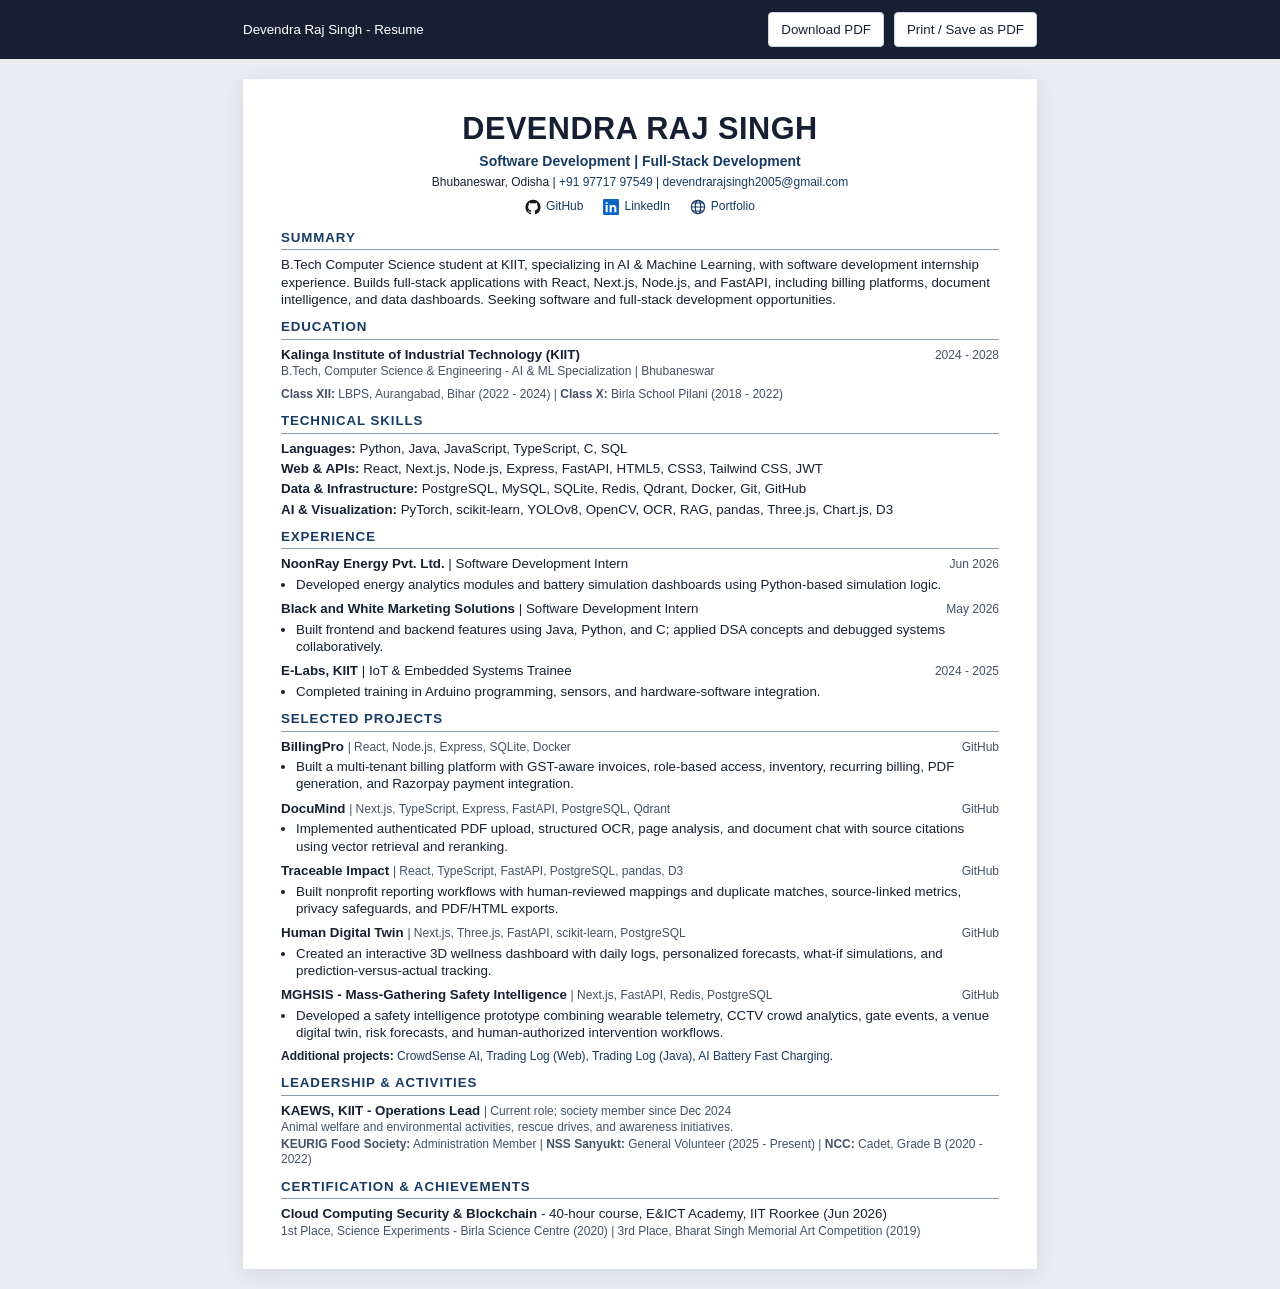
==== resume.html @ 2e018aa2 "Publish redesigned portfolio with nine project case studies" ====
<!DOCTYPE html>
<html lang="en">
<head>
  <meta charset="UTF-8">
  <meta name="viewport" content="width=device-width, initial-scale=1.0">
  <title>Devendra Raj Singh - Software Developer Resume</title>
  <meta name="description" content="Software and full-stack development resume of Devendra Raj Singh, B.Tech CSE student at KIIT specializing in AI and ML.">
  <link rel="icon" href="favicon.svg" type="image/svg+xml">
  <!-- Styles are inlined from resume.css so this HTML also works offline. -->
  <style>
:root { --ink: #172033; --muted: #465166; --accent: #173b62; }
* { box-sizing: border-box; }
body { margin: 0; color: var(--ink); background: #e9edf2; font-family: Arial, Helvetica, sans-serif; font-size: 10pt; line-height: 1.3; }
a { color: var(--accent); text-decoration: none; }
a:hover { text-decoration: underline; }
.print-bar { background: #172033; padding: 12px 20px; color: white; font-size: 10pt; }
.print-bar-inner { max-width: 794px; margin: auto; display: flex; justify-content: space-between; align-items: center; gap: 12px; }
.print-actions { display: flex; gap: 10px; }
.print-btn { border: 1px solid #cbd5e1; border-radius: 4px; background: white; color: #172033; padding: 8px 12px; font: inherit; cursor: pointer; }
.page { width: min(100% - 24px, 794px); margin: 20px auto; background: white; padding: 30px 38px; box-shadow: 0 4px 20px #1720331a; }
.resume-header { text-align: center; margin-bottom: 12px; }
h1 { font-size: 23pt; letter-spacing: 0.5px; margin: 0 0 3px; }
.resume-focus { margin: 0 0 5px; font-size: 10.5pt; font-weight: 600; color: var(--accent); }
.contact-line, .contact-links { font-size: 9pt; margin: 3px 0; overflow-wrap: anywhere; }
.profile-links { display: flex; align-items: center; justify-content: center; gap: 20px; flex-wrap: wrap; padding-top: 3px; }
.profile-link { display: inline-flex; align-items: center; gap: 5px; padding: 2px 0; }
.profile-link img { width: 16px; height: 16px; object-fit: contain; }
.section { margin-top: 10px; }
.section-title { font-size: 10pt; letter-spacing: 0.9px; color: var(--accent); border-bottom: 1px solid #8c99aa; padding-bottom: 3px; margin: 0 0 6px; }
p { margin: 0; }
.entry { margin-bottom: 7px; }
.entry:last-child { margin-bottom: 0; }
.entry-header, .entry-header-project { display: flex; justify-content: space-between; gap: 12px; align-items: baseline; }
.entry-date, .project-links { white-space: nowrap; font-size: 9pt; color: var(--muted); }
.entry-sub { font-size: 9pt; color: var(--muted); margin-top: 1px; }
.entry-bullets { margin: 3px 0 0; padding-left: 15px; }
.entry-bullets li { margin-bottom: 2px; }
.project-tech { color: var(--muted); font-size: 9pt; }
.skills-block p { margin-bottom: 3px; }
.additional-projects { margin-top: 6px; font-size: 9pt; }
.membership-note { color: var(--muted); font-size: 9pt; }
@media (max-width: 600px) { .page { padding: 24px 18px; } h1 { font-size: 21pt; } .entry-header, .entry-header-project { flex-wrap: wrap; gap: 2px 10px; } .print-bar-inner { flex-wrap: wrap; } .print-actions { flex-wrap: wrap; } }
@media print { @page { size: A4; margin: 11mm 12mm; } body { background: white; font-size: 9.5pt; } .no-print { display: none !important; } .page { width: 100%; margin: 0; padding: 0; box-shadow: none; } .resume-header { margin-bottom: 8px; } .section { margin-top: 6px; } .section-title { padding-bottom: 2px; margin-bottom: 4px; } .entry { margin-bottom: 4px; break-inside: avoid; } .section-title { break-after: avoid; } .entry-bullets { margin-top: 2px; } .entry-bullets li { margin-bottom: 0; } a { color: inherit; } h1 { font-size: 22pt; } }
  </style>
</head>
<body>
  <div class="print-bar no-print"><div class="print-bar-inner">
    <span>Devendra Raj Singh - Resume</span>
    <div class="print-actions"><a class="print-btn" href="output/pdf/Devendra_Raj_Singh_Resume.pdf" download>Download PDF</a><button class="print-btn" type="button" onclick="window.print()">Print / Save as PDF</button></div>
  </div></div>
  <main class="page">
    <header class="resume-header">
      <h1>DEVENDRA RAJ SINGH</h1>
      <p class="resume-focus">Software Development | Full-Stack Development</p>
      <p class="contact-line">Bhubaneswar, Odisha | <a href="tel:+919771797549">+91 97717 97549</a> | <a href="mailto:devendrarajsingh2005@gmail.com">devendrarajsingh2005@gmail.com</a></p>
      <nav class="contact-links profile-links" aria-label="Professional profiles"><a class="profile-link" href="https://github.com/devendrarajsingh07" target="_blank" rel="noopener noreferrer" aria-label="Open GitHub" title="https://github.com/devendrarajsingh07"><img src="[data-uri]" alt="" width="16" height="16">GitHub</a><a class="profile-link" href="https://www.linkedin.com/in/devendra-raj-singh-b118b3212/" target="_blank" rel="noopener noreferrer" aria-label="Open LinkedIn" title="https://www.linkedin.com/in/devendra-raj-singh-b118b3212/"><img src="[data-uri]" alt="" width="16" height="16">LinkedIn</a><a class="profile-link" href="https://devendrarajsingh.netlify.app" target="_blank" rel="noopener noreferrer" aria-label="Open Portfolio" title="https://devendrarajsingh.netlify.app"><img src="[data-uri]" alt="" width="16" height="16">Portfolio</a></nav>
    </header>
    <section class="section">
      <h2 class="section-title">SUMMARY</h2>
      <p>B.Tech Computer Science student at KIIT, specializing in AI &amp; Machine Learning, with software development internship experience. Builds full-stack applications with React, Next.js, Node.js, and FastAPI, including billing platforms, document intelligence, and data dashboards. Seeking software and full-stack development opportunities.</p>
    </section>
    <section class="section">
      <h2 class="section-title">EDUCATION</h2>
      <div class="entry"><div class="entry-header"><strong>Kalinga Institute of Industrial Technology (KIIT)</strong><span class="entry-date">2024 - 2028</span></div><p class="entry-sub">B.Tech, Computer Science &amp; Engineering - AI &amp; ML Specialization | Bhubaneswar</p></div>
      <p class="entry-sub"><strong>Class XII:</strong> LBPS, Aurangabad, Bihar (2022 - 2024) | <strong>Class X:</strong> Birla School Pilani (2018 - 2022)</p>
    </section>
    <section class="section">
      <h2 class="section-title">TECHNICAL SKILLS</h2>
      <div class="skills-block">
        <p><strong>Languages:</strong> Python, Java, JavaScript, TypeScript, C, SQL</p>
        <p><strong>Web &amp; APIs:</strong> React, Next.js, Node.js, Express, FastAPI, HTML5, CSS3, Tailwind CSS, JWT</p>
        <p><strong>Data &amp; Infrastructure:</strong> PostgreSQL, MySQL, SQLite, Redis, Qdrant, Docker, Git, GitHub</p>
        <p><strong>AI &amp; Visualization:</strong> PyTorch, scikit-learn, YOLOv8, OpenCV, OCR, RAG, pandas, Three.js, Chart.js, D3</p>
      </div>
    </section>
    <section class="section">
      <h2 class="section-title">EXPERIENCE</h2>
      <div class="entry"><div class="entry-header"><span><strong>NoonRay Energy Pvt. Ltd.</strong> | Software Development Intern</span><span class="entry-date">Jun 2026</span></div><ul class="entry-bullets"><li>Developed energy analytics modules and battery simulation dashboards using Python-based simulation logic.</li></ul></div>
      <div class="entry"><div class="entry-header"><span><strong>Black and White Marketing Solutions</strong> | Software Development Intern</span><span class="entry-date">May 2026</span></div><ul class="entry-bullets"><li>Built frontend and backend features using Java, Python, and C; applied DSA concepts and debugged systems collaboratively.</li></ul></div>
      <div class="entry"><div class="entry-header"><span><strong>E-Labs, KIIT</strong> | IoT &amp; Embedded Systems Trainee</span><span class="entry-date">2024 - 2025</span></div><ul class="entry-bullets"><li>Completed training in Arduino programming, sensors, and hardware-software integration.</li></ul></div>
    </section>
    <section class="section">
      <h2 class="section-title">SELECTED PROJECTS</h2>
      <div class="entry">
        <div class="entry-header-project"><span><strong>BillingPro</strong> <span class="project-tech">| React, Node.js, Express, SQLite, Docker</span></span><a class="project-links" href="https://github.com/devendrarajsingh07/billingpro-saas" target="_blank" rel="noopener noreferrer">GitHub</a></div>
        <ul class="entry-bullets"><li>Built a multi-tenant billing platform with GST-aware invoices, role-based access, inventory, recurring billing, PDF generation, and Razorpay payment integration.</li></ul>
      </div>
      <div class="entry">
        <div class="entry-header-project"><span><strong>DocuMind</strong> <span class="project-tech">| Next.js, TypeScript, Express, FastAPI, PostgreSQL, Qdrant</span></span><a class="project-links" href="https://github.com/devendrarajsingh07/Pdf-with-Ai-Rag" target="_blank" rel="noopener noreferrer">GitHub</a></div>
        <ul class="entry-bullets"><li>Implemented authenticated PDF upload, structured OCR, page analysis, and document chat with source citations using vector retrieval and reranking.</li></ul>
      </div>
      <div class="entry">
        <div class="entry-header-project"><span><strong>Traceable Impact</strong> <span class="project-tech">| React, TypeScript, FastAPI, PostgreSQL, pandas, D3</span></span><a class="project-links" href="https://github.com/devendrarajsingh07/Traceable-impact-reporting-" target="_blank" rel="noopener noreferrer">GitHub</a></div>
        <ul class="entry-bullets"><li>Built nonprofit reporting workflows with human-reviewed mappings and duplicate matches, source-linked metrics, privacy safeguards, and PDF/HTML exports.</li></ul>
      </div>
      <div class="entry">
        <div class="entry-header-project"><span><strong>Human Digital Twin</strong> <span class="project-tech">| Next.js, Three.js, FastAPI, scikit-learn, PostgreSQL</span></span><a class="project-links" href="https://github.com/devendrarajsingh07/Human-Digital-Twin0.1" target="_blank" rel="noopener noreferrer">GitHub</a></div>
        <ul class="entry-bullets"><li>Created an interactive 3D wellness dashboard with daily logs, personalized forecasts, what-if simulations, and prediction-versus-actual tracking.</li></ul>
      </div>
      <div class="entry">
        <div class="entry-header-project"><span><strong>MGHSIS - Mass-Gathering Safety Intelligence</strong> <span class="project-tech">| Next.js, FastAPI, Redis, PostgreSQL</span></span><a class="project-links" href="https://github.com/devendrarajsingh07/SIH2026-MGHSIS." target="_blank" rel="noopener noreferrer">GitHub</a></div>
        <ul class="entry-bullets"><li>Developed a safety intelligence prototype combining wearable telemetry, CCTV crowd analytics, gate events, a venue digital twin, risk forecasts, and human-authorized intervention workflows.</li></ul>
      </div>
      <p class="additional-projects"><strong>Additional projects:</strong> <a href="https://github.com/devendrarajsingh07/CrowdSense-AI">CrowdSense AI</a>, <a href="https://github.com/devendrarajsingh07/Trading-Log-Management-System-using-JS">Trading Log (Web)</a>, <a href="https://github.com/devendrarajsingh07/Trading-Log-Management-System">Trading Log (Java)</a>, <a href="https://github.com/devendrarajsingh07/AI_Battery_Fast_Charging">AI Battery Fast Charging</a>.</p>
    </section>
    <section class="section">
      <h2 class="section-title">LEADERSHIP &amp; ACTIVITIES</h2>
      <p><strong>KAEWS, KIIT - Operations Lead</strong> <span class="membership-note">| Current role; society member since Dec 2024</span></p>
      <p class="entry-sub">Animal welfare and environmental activities, rescue drives, and awareness initiatives.</p>
      <p class="entry-sub"><strong>KEURIG Food Society:</strong> Administration Member | <strong>NSS Sanyukt:</strong> General Volunteer (2025 - Present) | <strong>NCC:</strong> Cadet, Grade B (2020 - 2022)</p>
    </section>
    <section class="section">
      <h2 class="section-title">CERTIFICATION &amp; ACHIEVEMENTS</h2>
      <p><strong>Cloud Computing Security &amp; Blockchain</strong> - 40-hour course, E&amp;ICT Academy, IIT Roorkee (Jun 2026)</p>
      <p class="entry-sub">1st Place, Science Experiments - Birla Science Centre (2020) | 3rd Place, Bharat Singh Memorial Art Competition (2019)</p>
    </section>
  </main>
</body>
</html>
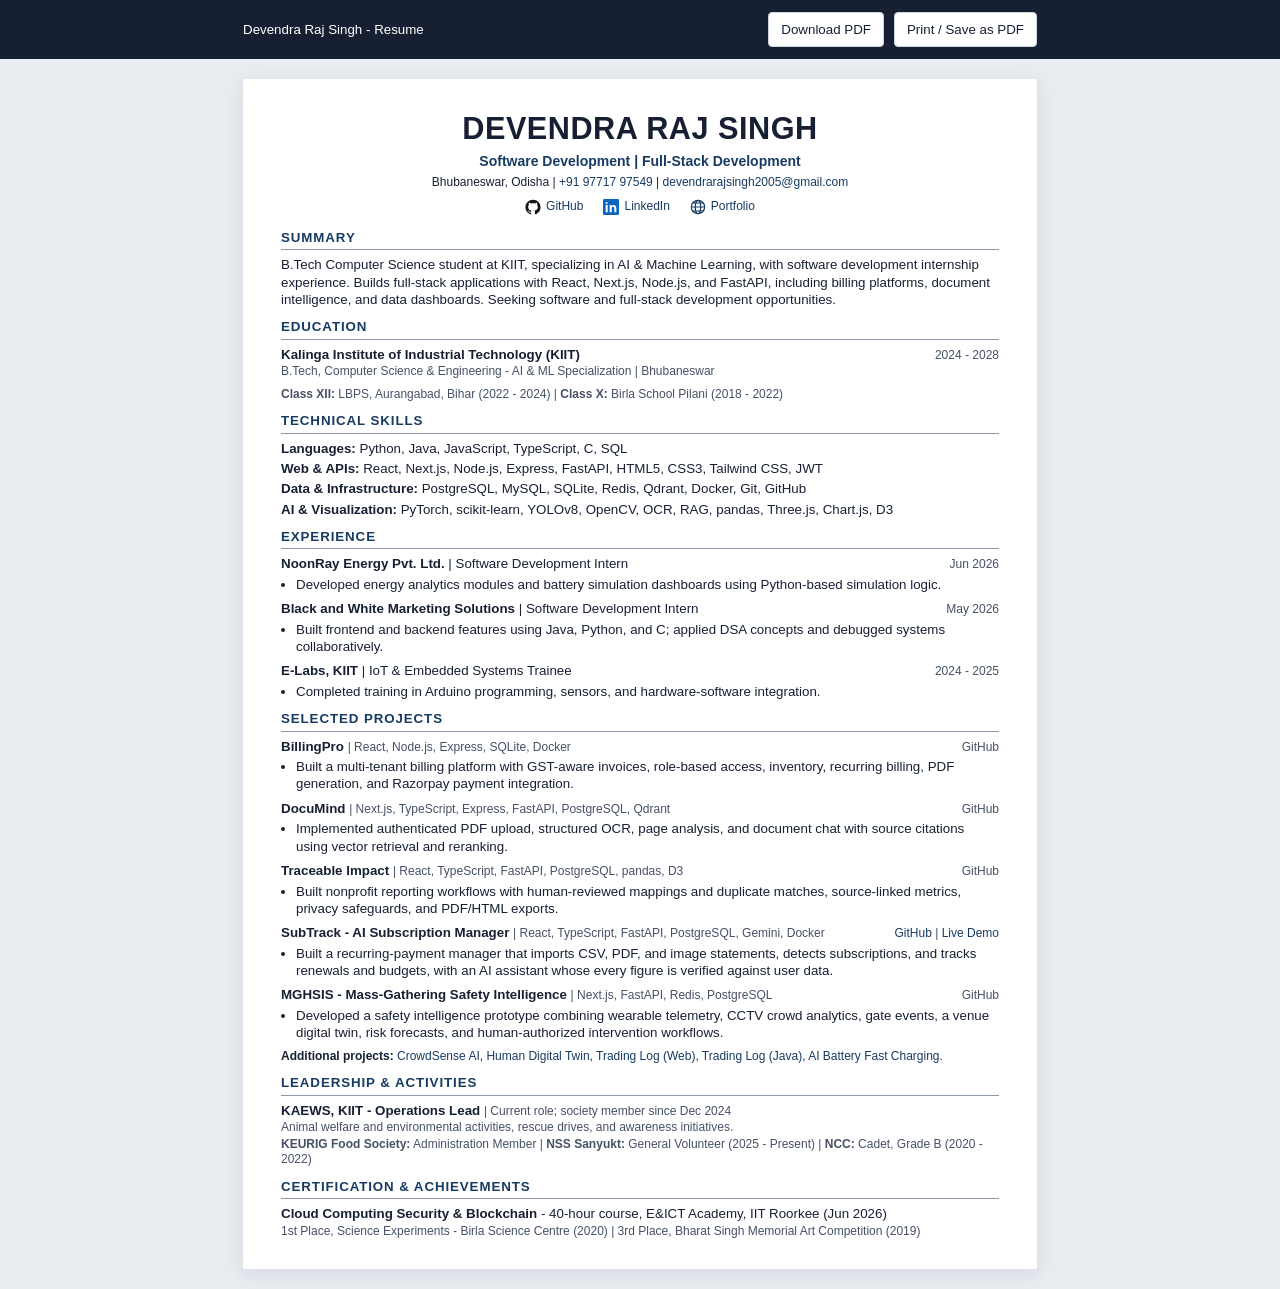
==== commit c238aa3b: "Add SubTrack project to portfolio and resume - Feature SubTrack (AI subscription and recurring payme" ====
--- a/resume.html
+++ b/resume.html
@@ -94,14 +94,14 @@
         <ul class="entry-bullets"><li>Built nonprofit reporting workflows with human-reviewed mappings and duplicate matches, source-linked metrics, privacy safeguards, and PDF/HTML exports.</li></ul>
       </div>
       <div class="entry">
-        <div class="entry-header-project"><span><strong>Human Digital Twin</strong> <span class="project-tech">| Next.js, Three.js, FastAPI, scikit-learn, PostgreSQL</span></span><a class="project-links" href="https://github.com/devendrarajsingh07/Human-Digital-Twin0.1" target="_blank" rel="noopener noreferrer">GitHub</a></div>
-        <ul class="entry-bullets"><li>Created an interactive 3D wellness dashboard with daily logs, personalized forecasts, what-if simulations, and prediction-versus-actual tracking.</li></ul>
+        <div class="entry-header-project"><span><strong>SubTrack - AI Subscription Manager</strong> <span class="project-tech">| React, TypeScript, FastAPI, PostgreSQL, Gemini, Docker</span></span><span class="project-links"><a href="https://github.com/devendrarajsingh07/AI-Powered-Subscription-Recurring-Payment-Manager" target="_blank" rel="noopener noreferrer">GitHub</a> | <a href="https://ai-powered-subscription-recurring-p.vercel.app" target="_blank" rel="noopener noreferrer">Live Demo</a></span></div>
+        <ul class="entry-bullets"><li>Built a recurring-payment manager that imports CSV, PDF, and image statements, detects subscriptions, and tracks renewals and budgets, with an AI assistant whose every figure is verified against user data.</li></ul>
       </div>
       <div class="entry">
         <div class="entry-header-project"><span><strong>MGHSIS - Mass-Gathering Safety Intelligence</strong> <span class="project-tech">| Next.js, FastAPI, Redis, PostgreSQL</span></span><a class="project-links" href="https://github.com/devendrarajsingh07/SIH2026-MGHSIS." target="_blank" rel="noopener noreferrer">GitHub</a></div>
         <ul class="entry-bullets"><li>Developed a safety intelligence prototype combining wearable telemetry, CCTV crowd analytics, gate events, a venue digital twin, risk forecasts, and human-authorized intervention workflows.</li></ul>
       </div>
-      <p class="additional-projects"><strong>Additional projects:</strong> <a href="https://github.com/devendrarajsingh07/CrowdSense-AI">CrowdSense AI</a>, <a href="https://github.com/devendrarajsingh07/Trading-Log-Management-System-using-JS">Trading Log (Web)</a>, <a href="https://github.com/devendrarajsingh07/Trading-Log-Management-System">Trading Log (Java)</a>, <a href="https://github.com/devendrarajsingh07/AI_Battery_Fast_Charging">AI Battery Fast Charging</a>.</p>
+      <p class="additional-projects"><strong>Additional projects:</strong> <a href="https://github.com/devendrarajsingh07/CrowdSense-AI">CrowdSense AI</a>, <a href="https://github.com/devendrarajsingh07/Human-Digital-Twin0.1">Human Digital Twin</a>, <a href="https://github.com/devendrarajsingh07/Trading-Log-Management-System-using-JS">Trading Log (Web)</a>, <a href="https://github.com/devendrarajsingh07/Trading-Log-Management-System">Trading Log (Java)</a>, <a href="https://github.com/devendrarajsingh07/AI_Battery_Fast_Charging">AI Battery Fast Charging</a>.</p>
     </section>
     <section class="section">
       <h2 class="section-title">LEADERSHIP &amp; ACTIVITIES</h2>
